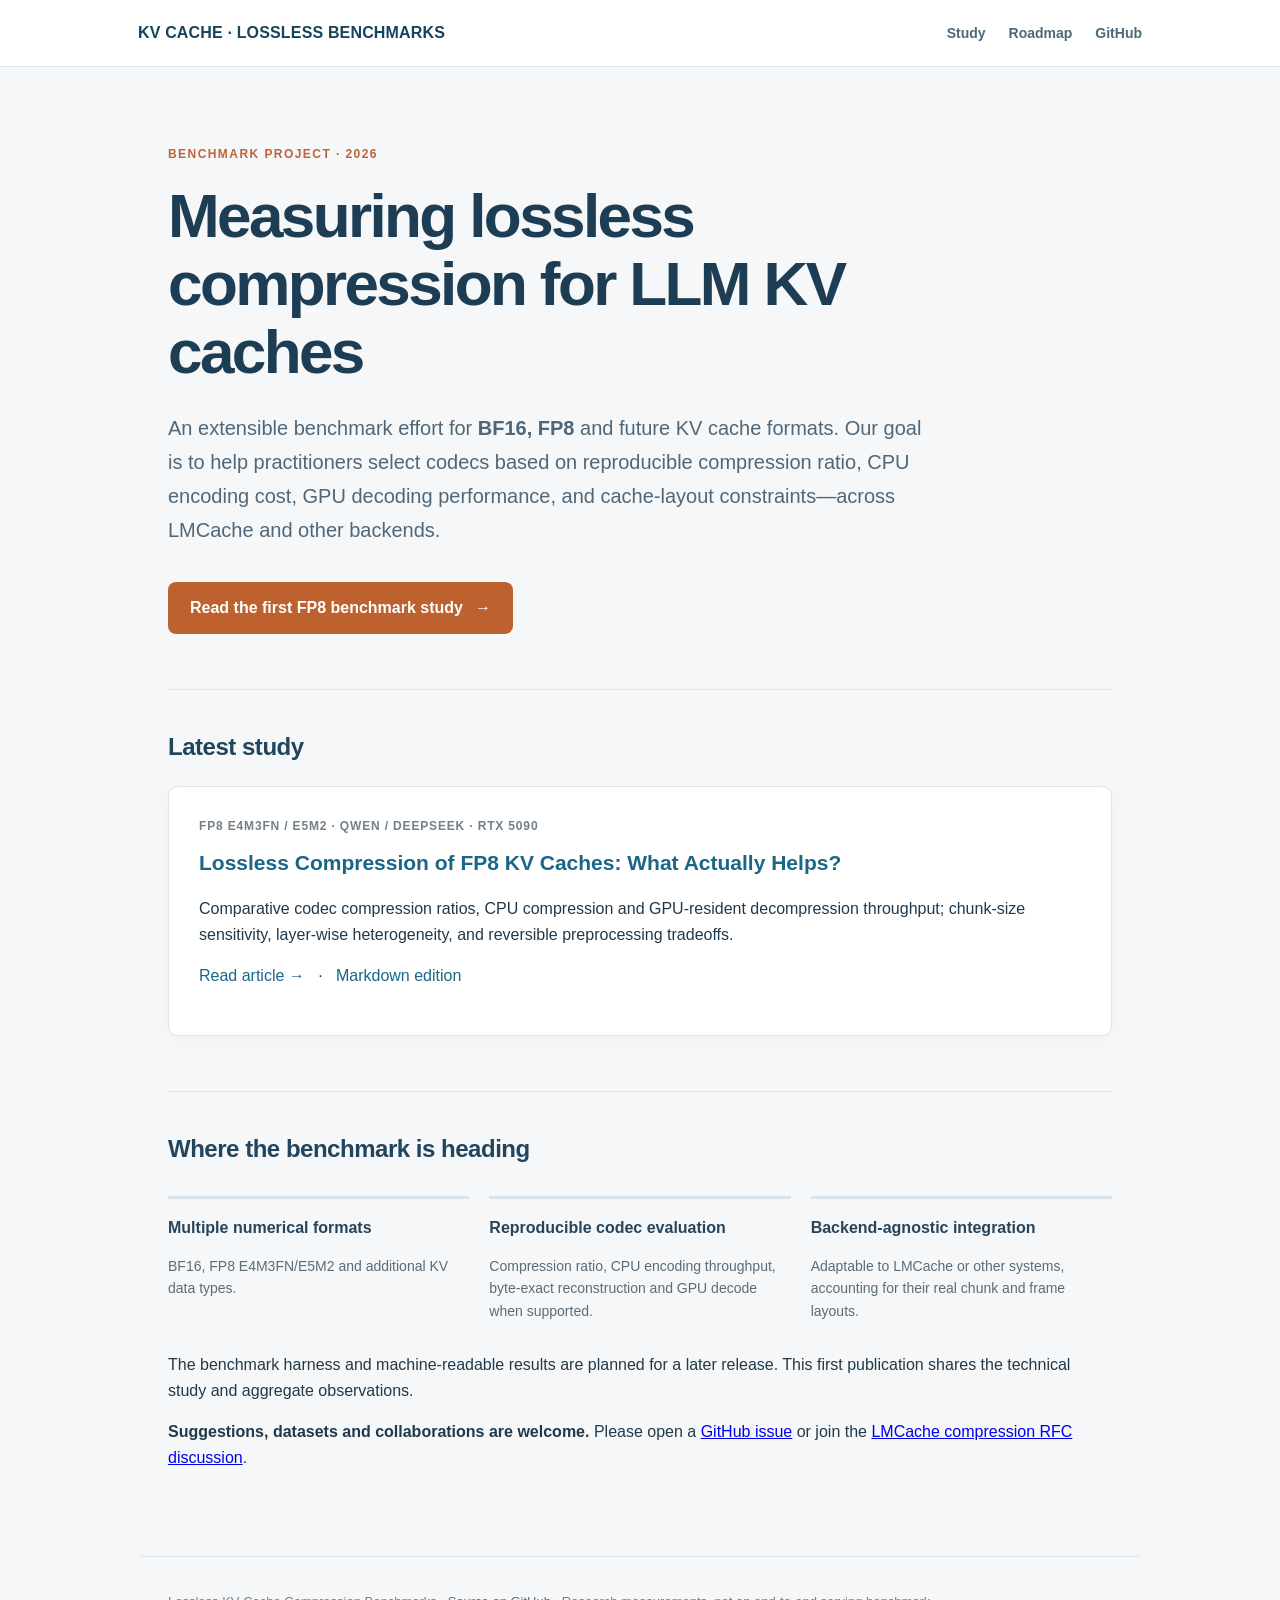
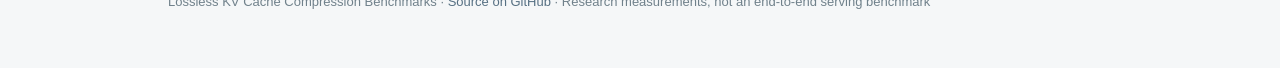
==== docs/index.html @ bee855ca "Publish FP8 lossless KV compression research note and benchmark roadmap" ====
<!doctype html><html lang="en"><head><meta charset="utf-8"/><meta name="viewport" content="width=device-width, initial-scale=1"/>
<title>Lossless KV Cache Compression Benchmarks</title>
<meta name="description" content="An open benchmark effort for lossless BF16 and FP8 KV cache compression, codec ratios, CPU encode and GPU decode."/>
<link rel="stylesheet" href="style.css"/><link rel="canonical" href="https://liuzedooong.github.io/kv-cache-lossless-benchmarks/"/>
</head><body>
<header><div class="bar"><div class="brand">KV CACHE · LOSSLESS BENCHMARKS</div><nav class="nav"><a href="#study">Study</a><a href="#roadmap">Roadmap</a><a href="https://github.com/Liuzedooong/kv-cache-lossless-benchmarks">GitHub</a></nav></div></header>
<main class="wrap"><div class="tag">Benchmark project · 2026</div>
<h1>Measuring lossless compression for LLM KV caches</h1>
<p class="lede">An extensible benchmark effort for <strong>BF16, FP8</strong> and future KV cache formats. Our goal is to help practitioners select codecs based on reproducible compression ratio, CPU encoding cost, GPU decoding performance, and cache-layout constraints—across LMCache and other backends.</p>
<a class="cta" href="blog/fp8-lossless-2026/">Read the first FP8 benchmark study <span aria-hidden="true">→</span></a>
<div class="rule"></div>
<section id="study"><h2>Latest study</h2>
<div class="panel"><div class="label">FP8 E4M3FN / E5M2 · QWEN / DEEPSEEK · RTX 5090</div>
<h3><a href="blog/fp8-lossless-2026/">Lossless Compression of FP8 KV Caches: What Actually Helps?</a></h3>
<p>Comparative codec compression ratios, CPU compression and GPU-resident decompression throughput; chunk-size sensitivity, layer-wise heterogeneity, and reversible preprocessing tradeoffs.</p>
<p><a href="blog/fp8-lossless-2026/">Read article →</a> &nbsp; · &nbsp; <a href="blog/fp8-lossless-2026/article.md">Markdown edition</a></p>
</div></section>
<div class="rule"></div>
<section id="roadmap"><h2>Where the benchmark is heading</h2><div class="grid">
<div class="card"><strong>Multiple numerical formats</strong><p>BF16, FP8 E4M3FN/E5M2 and additional KV data types.</p></div>
<div class="card"><strong>Reproducible codec evaluation</strong><p>Compression ratio, CPU encoding throughput, byte-exact reconstruction and GPU decode when supported.</p></div>
<div class="card"><strong>Backend-agnostic integration</strong><p>Adaptable to LMCache or other systems, accounting for their real chunk and frame layouts.</p></div>
</div>
<p>The benchmark harness and machine-readable results are planned for a later release. This first publication shares the technical study and aggregate observations.</p>
<p><strong>Suggestions, datasets and collaborations are welcome.</strong> Please open a <a href="https://github.com/Liuzedooong/kv-cache-lossless-benchmarks/issues">GitHub issue</a> or join the <a href="https://github.com/LMCache/LMCache/issues/4498">LMCache compression RFC discussion</a>.</p></section>
</main><footer>Lossless KV Cache Compression Benchmarks · <a href="https://github.com/Liuzedooong/kv-cache-lossless-benchmarks">Source on GitHub</a> · Research measurements, not an end-to-end serving benchmark</footer>
</body></html>
---- docs/style.css ----
*{box-sizing:border-box}
body{margin:0;background:#f5f7f8;color:#21394b;font-family:-apple-system,BlinkMacSystemFont,"Segoe UI",Arial,sans-serif;line-height:1.6}
header{background:#fff;border-bottom:1px solid #e0e7ed}
.bar{max-width:1060px;margin:auto;display:flex;align-items:center;justify-content:space-between;padding:20px 28px}
.brand{color:#17435d;font-weight:800;letter-spacing:.01em}
.nav a{color:#4b697a;margin-left:23px;text-decoration:none;font-size:14px;font-weight:600}
.nav a:hover{color:#c15f33}
.wrap{max-width:1000px;margin:auto;padding:78px 28px 70px}
.tag{font-size:12px;color:#bf633a;text-transform:uppercase;letter-spacing:.12em;font-weight:800}
h1{font-size:clamp(36px,5.5vw,62px);line-height:1.1;letter-spacing:-.042em;max-width:840px;margin:18px 0 25px;color:#1d3d54}
h2{font-size:24px;letter-spacing:-.02em;color:#22455e}
.lede{max-width:760px;font-size:20px;color:#506779;line-height:1.7}
.rule{height:1px;background:#dce6eb;margin:55px 0 38px}
.cta{display:inline-flex;align-items:center;gap:12px;text-decoration:none;background:#bd612f;color:white;border-radius:8px;padding:13px 22px;font-weight:750;margin-top:15px}
.cta:hover{background:#9d4b26}
.panel{background:white;border:1px solid #dce5eb;padding:30px;border-radius:10px;margin-top:18px;box-shadow:0 3px 15px rgba(22,40,55,.03)}
.panel a{color:#1a6687;text-decoration:none}
.label{color:#70818b;font-size:12px;font-weight:800;letter-spacing:.07em}
.panel h3{font-size:21px;margin:10px 0 8px}
.grid{display:grid;grid-template-columns:repeat(3,1fr);gap:20px;margin-top:28px}
.card{border-top:3px solid #d9e3ea;padding:16px 0 0}
.card strong{color:#26445c;font-size:16px}
.card p{font-size:14px;color:#5b6c79}
footer{font-size:13px;color:#70818b;max-width:1000px;margin:auto;padding:35px 28px 55px;border-top:1px solid #dce6eb}
footer a{color:#567083;text-decoration:none}
@media(max-width:720px){.grid{grid-template-columns:1fr}.wrap{padding:45px 22px}.bar{padding:17px 22px}.nav a{margin-left:10px}}
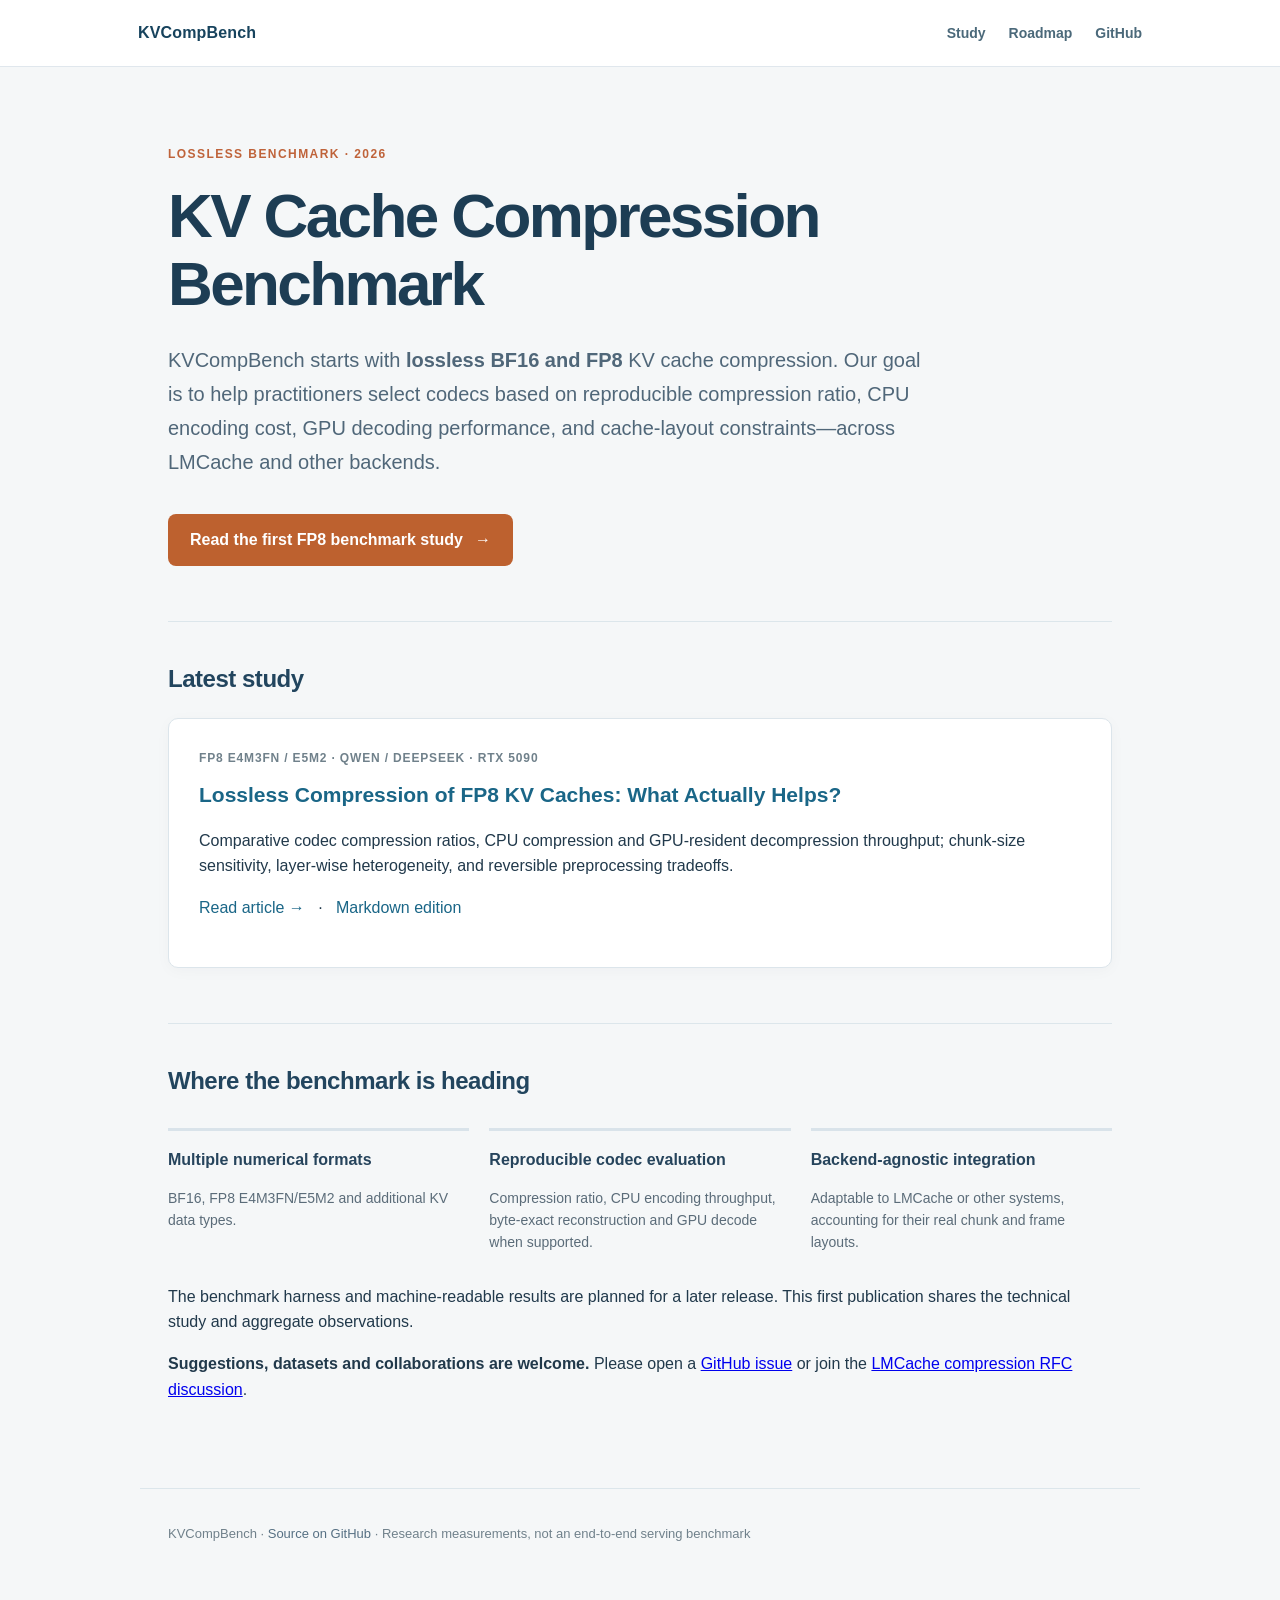
==== commit 43a66aa8: "Brand KVCompBench lossless track and update Pages links" ====
--- a/docs/index.html
+++ b/docs/index.html
@@ -1,12 +1,12 @@
 <!doctype html><html lang="en"><head><meta charset="utf-8"/><meta name="viewport" content="width=device-width, initial-scale=1"/>
-<title>Lossless KV Cache Compression Benchmarks</title>
-<meta name="description" content="An open benchmark effort for lossless BF16 and FP8 KV cache compression, codec ratios, CPU encode and GPU decode."/>
-<link rel="stylesheet" href="style.css"/><link rel="canonical" href="https://liuzedooong.github.io/kv-cache-lossless-benchmarks/"/>
+<title>KVCompBench — KV Cache Compression Benchmark</title>
+<meta name="description" content="KVCompBench benchmarks KV cache compression, starting with lossless BF16 and FP8 codec evaluations."/>
+<link rel="stylesheet" href="style.css"/><link rel="canonical" href="https://liuzedooong.github.io/KVCompBench/"/>
 </head><body>
-<header><div class="bar"><div class="brand">KV CACHE · LOSSLESS BENCHMARKS</div><nav class="nav"><a href="#study">Study</a><a href="#roadmap">Roadmap</a><a href="https://github.com/Liuzedooong/kv-cache-lossless-benchmarks">GitHub</a></nav></div></header>
-<main class="wrap"><div class="tag">Benchmark project · 2026</div>
-<h1>Measuring lossless compression for LLM KV caches</h1>
-<p class="lede">An extensible benchmark effort for <strong>BF16, FP8</strong> and future KV cache formats. Our goal is to help practitioners select codecs based on reproducible compression ratio, CPU encoding cost, GPU decoding performance, and cache-layout constraints—across LMCache and other backends.</p>
+<header><div class="bar"><div class="brand">KVCompBench</div><nav class="nav"><a href="#study">Study</a><a href="#roadmap">Roadmap</a><a href="https://github.com/Liuzedooong/KVCompBench">GitHub</a></nav></div></header>
+<main class="wrap"><div class="tag">Lossless benchmark · 2026</div>
+<h1>KV Cache Compression Benchmark</h1>
+<p class="lede">KVCompBench starts with <strong>lossless BF16 and FP8</strong> KV cache compression. Our goal is to help practitioners select codecs based on reproducible compression ratio, CPU encoding cost, GPU decoding performance, and cache-layout constraints—across LMCache and other backends.</p>
 <a class="cta" href="blog/fp8-lossless-2026/">Read the first FP8 benchmark study <span aria-hidden="true">→</span></a>
 <div class="rule"></div>
 <section id="study"><h2>Latest study</h2>
@@ -22,6 +22,6 @@
 <div class="card"><strong>Backend-agnostic integration</strong><p>Adaptable to LMCache or other systems, accounting for their real chunk and frame layouts.</p></div>
 </div>
 <p>The benchmark harness and machine-readable results are planned for a later release. This first publication shares the technical study and aggregate observations.</p>
-<p><strong>Suggestions, datasets and collaborations are welcome.</strong> Please open a <a href="https://github.com/Liuzedooong/kv-cache-lossless-benchmarks/issues">GitHub issue</a> or join the <a href="https://github.com/LMCache/LMCache/issues/4498">LMCache compression RFC discussion</a>.</p></section>
-</main><footer>Lossless KV Cache Compression Benchmarks · <a href="https://github.com/Liuzedooong/kv-cache-lossless-benchmarks">Source on GitHub</a> · Research measurements, not an end-to-end serving benchmark</footer>
+<p><strong>Suggestions, datasets and collaborations are welcome.</strong> Please open a <a href="https://github.com/Liuzedooong/KVCompBench/issues">GitHub issue</a> or join the <a href="https://github.com/LMCache/LMCache/issues/4498">LMCache compression RFC discussion</a>.</p></section>
+</main><footer>KVCompBench · <a href="https://github.com/Liuzedooong/KVCompBench">Source on GitHub</a> · Research measurements, not an end-to-end serving benchmark</footer>
 </body></html>
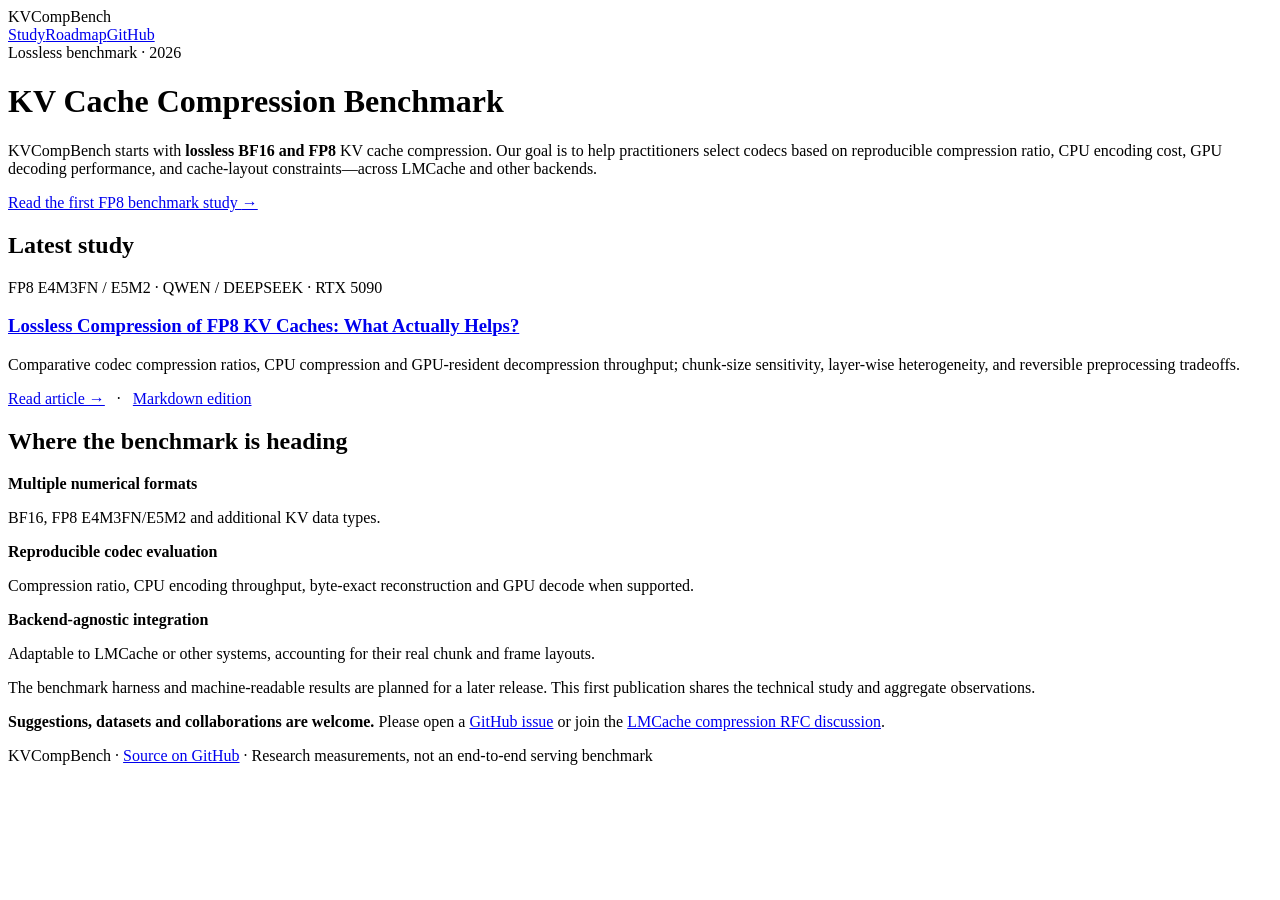
==== commit be0f136a: "Update KVCompBench links after hpdps-group transfer" ====
--- a/docs/index.html
+++ b/docs/index.html
@@ -1,9 +1,9 @@
 <!doctype html><html lang="en"><head><meta charset="utf-8"/><meta name="viewport" content="width=device-width, initial-scale=1"/>
 <title>KVCompBench — KV Cache Compression Benchmark</title>
 <meta name="description" content="KVCompBench benchmarks KV cache compression, starting with lossless BF16 and FP8 codec evaluations."/>
-<link rel="stylesheet" href="style.css"/><link rel="canonical" href="https://liuzedooong.github.io/KVCompBench/"/>
+<link rel="stylesheet" href="style.css"/><link rel="canonical" href="https://hpdps-group.github.io/KVCompBench/"/>
 </head><body>
-<header><div class="bar"><div class="brand">KVCompBench</div><nav class="nav"><a href="#study">Study</a><a href="#roadmap">Roadmap</a><a href="https://github.com/Liuzedooong/KVCompBench">GitHub</a></nav></div></header>
+<header><div class="bar"><div class="brand">KVCompBench</div><nav class="nav"><a href="#study">Study</a><a href="#roadmap">Roadmap</a><a href="https://github.com/hpdps-group/KVCompBench">GitHub</a></nav></div></header>
 <main class="wrap"><div class="tag">Lossless benchmark · 2026</div>
 <h1>KV Cache Compression Benchmark</h1>
 <p class="lede">KVCompBench starts with <strong>lossless BF16 and FP8</strong> KV cache compression. Our goal is to help practitioners select codecs based on reproducible compression ratio, CPU encoding cost, GPU decoding performance, and cache-layout constraints—across LMCache and other backends.</p>
@@ -22,6 +22,6 @@
 <div class="card"><strong>Backend-agnostic integration</strong><p>Adaptable to LMCache or other systems, accounting for their real chunk and frame layouts.</p></div>
 </div>
 <p>The benchmark harness and machine-readable results are planned for a later release. This first publication shares the technical study and aggregate observations.</p>
-<p><strong>Suggestions, datasets and collaborations are welcome.</strong> Please open a <a href="https://github.com/Liuzedooong/KVCompBench/issues">GitHub issue</a> or join the <a href="https://github.com/LMCache/LMCache/issues/4498">LMCache compression RFC discussion</a>.</p></section>
-</main><footer>KVCompBench · <a href="https://github.com/Liuzedooong/KVCompBench">Source on GitHub</a> · Research measurements, not an end-to-end serving benchmark</footer>
+<p><strong>Suggestions, datasets and collaborations are welcome.</strong> Please open a <a href="https://github.com/hpdps-group/KVCompBench/issues">GitHub issue</a> or join the <a href="https://github.com/LMCache/LMCache/issues/4498">LMCache compression RFC discussion</a>.</p></section>
+</main><footer>KVCompBench · <a href="https://github.com/hpdps-group/KVCompBench">Source on GitHub</a> · Research measurements, not an end-to-end serving benchmark</footer>
 </body></html>
